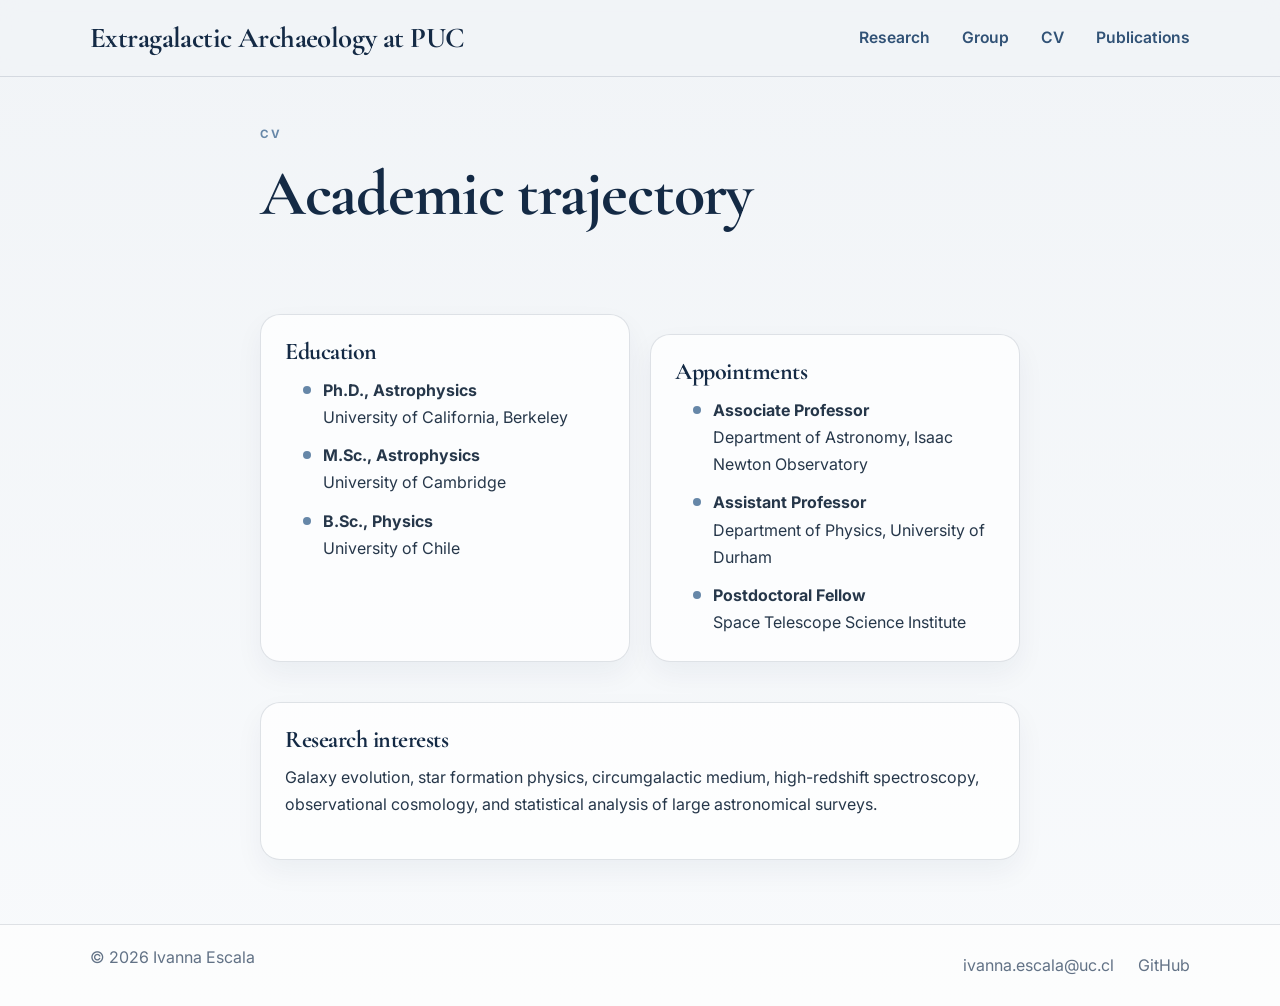
==== cv.html @ 12cd9e3d "Publish website Initial publication of the website and its image and CV assets.  Co-authored-by: C" ====
<!DOCTYPE html>
<html lang="en">
  <head>
    <meta charset="UTF-8" />
    <meta name="viewport" content="width=device-width, initial-scale=1.0" />
    <meta name="description" content="Curriculum vitae for Ivanna Escala." />
    <title>CV | Ivanna Escala</title>
    <link rel="preconnect" href="https://fonts.googleapis.com" />
    <link rel="preconnect" href="https://fonts.gstatic.com" crossorigin />
    <link
      href="https://fonts.googleapis.com/css2?family=Cormorant+Garamond:wght@500;600;700&family=Inter:wght@400;500;600;700&display=swap"
      rel="stylesheet"
    />
    <link rel="stylesheet" href="style.css" />
  </head>
  <body>
    <header class="site-header">
      <div class="container nav-wrap">
        <a class="brand" href="index.html">Extragalactic Archaeology at PUC</a>
        <button class="nav-toggle" aria-label="Toggle navigation" aria-expanded="false">
          <span></span><span></span><span></span>
        </button>
        <nav class="site-nav" aria-label="Main navigation">
          <a href="research.html">Research</a>
          <a href="group.html">Group</a>
          <a href="Escala_CV_2026_Website.pdf">CV</a>
          <a href="https://ui.adsabs.harvard.edu/public-libraries/RLaeE2rTTcaHoJglE3Lmlg">Publications</a>
        </nav>
      </div>
    </header>

    <main>
      <section class="page-hero section-shell">
        <div class="container narrow">
          <p class="eyebrow">CV</p>
          <h1>Academic trajectory</h1>
        </div>
      </section>

      <section class="content-page section-shell">
        <div class="container narrow cv-layout">
          <div class="info-card">
            <h2>Education</h2>
            <ul class="timeline">
              <li><strong>Ph.D., Astrophysics</strong><br />University of California, Berkeley</li>
              <li><strong>M.Sc., Astrophysics</strong><br />University of Cambridge</li>
              <li><strong>B.Sc., Physics</strong><br />University of Chile</li>
            </ul>
          </div>

          <div class="info-card">
            <h2>Appointments</h2>
            <ul class="timeline">
              <li><strong>Associate Professor</strong><br />Department of Astronomy, Isaac Newton Observatory</li>
              <li><strong>Assistant Professor</strong><br />Department of Physics, University of Durham</li>
              <li><strong>Postdoctoral Fellow</strong><br />Space Telescope Science Institute</li>
            </ul>
          </div>

          <div class="info-card full-span">
            <h2>Research interests</h2>
            <p>
              Galaxy evolution, star formation physics, circumgalactic medium, high-redshift 
              spectroscopy, observational cosmology, and statistical analysis of large astronomical surveys.
            </p>
          </div>
        </div>
      </section>
    </main>

    <footer class="site-footer">
      <div class="container footer-wrap">
        <p>© <span id="year"></span> Ivanna Escala</p>
        <div class="footer-links">
          <a href="mailto:ivanna.escala@uc.cl">ivanna.escala@uc.cl</a>
          <a href="https://github.com/ivaescala" target="_blank" rel="noopener noreferrer">GitHub</a>
        </div>
      </div>
    </footer>

    <script src="script.js"></script>
  </body>
</html>
---- style.css ----
:root {
  --bg: #f1f4f7;
  --bg-deep: #dce3eb;
  --panel: rgba(255, 255, 255, 0.7);
  --panel-strong: #ffffff;
  --navy: #142a45;
  --navy-soft: #315276;
  --gold: #6687a8;
  --gold-soft: #d7e0e9;
  --text: #26374a;
  --muted: #627286;
  --line: rgba(35, 61, 89, 0.14);
  --shadow: 0 18px 40px rgba(28, 49, 72, 0.12);
}

* {
  box-sizing: border-box;
}

html {
  scroll-behavior: smooth;
}

body {
  margin: 0;
  font-family: "Inter", sans-serif;
  background: linear-gradient(180deg, var(--bg) 0%, #f8fafc 100%);
  color: var(--text);
  line-height: 1.7;
}

img {
  max-width: 100%;
  display: block;
}

a {
  color: inherit;
  text-decoration: none;
}

h1,
h2,
h3,
.brand {
  font-family: "Cormorant Garamond", serif;
  letter-spacing: -0.02em;
  color: var(--navy);
}

h1,
h2,
h3 {
  margin: 0 0 0.7rem;
  line-height: 1.1;
}

p {
  margin: 0 0 1rem;
}

.container {
  width: min(1100px, calc(100% - 2rem));
  margin: 0 auto;
}

.site-header {
  position: sticky;
  top: 0;
  z-index: 20;
  backdrop-filter: blur(12px);
  background: rgba(241, 244, 247, 0.84);
  border-bottom: 1px solid var(--line);
}

.nav-wrap {
  display: flex;
  align-items: center;
  justify-content: space-between;
  min-height: 76px;
}

.brand {
  font-size: clamp(1.8rem, 2vw, 2.5rem);
  font-weight: 700;
  text-decoration: none;
}

.site-nav {
  display: flex;
  align-items: center;
  gap: 2rem;
}

.site-nav a {
  position: relative;
  font-size: 0.98rem;
  font-weight: 600;
  color: var(--navy-soft);
  transition: color 0.2s ease;
}

.site-nav a:hover,
.site-nav a.active {
  color: var(--gold);
}

.site-nav a::after {
  content: "";
  position: absolute;
  left: 0;
  bottom: -0.45rem;
  height: 2px;
  width: 100%;
  background: var(--gold);
  transform: scaleX(0);
  transform-origin: center;
  transition: transform 0.2s ease;
}

.site-nav a:hover::after,
.site-nav a.active::after {
  transform: scaleX(1);
}

.nav-toggle {
  display: none;
  flex-direction: column;
  justify-content: center;
  width: 44px;
  height: 44px;
  border: 1px solid var(--line);
  background: rgba(255, 255, 255, 0.75);
  border-radius: 12px;
  padding: 0.6rem;
  cursor: pointer;
}

.nav-toggle span {
  display: block;
  width: 100%;
  height: 2px;
  background: var(--navy);
  border-radius: 99px;
  margin: 2px 0;
}

.hero {
  padding: 4rem 0 2.5rem;
}

.hero-grid {
  display: grid;
  grid-template-columns: 360px minmax(0, 1fr);
  gap: 3rem;
  align-items: center;
}

.portrait-block {
  display: flex;
  justify-content: center;
}

.portrait {
  width: min(100%, 300px);
  aspect-ratio: 1 / 1;
  object-fit: cover;
  object-position: center;
  border-radius: 50%;
  border: 8px solid rgba(102, 135, 168, 0.22);
  box-shadow: var(--shadow);
}

.hero-copy {
  max-width: 650px;
}

.eyebrow {
  text-transform: uppercase;
  letter-spacing: 0.18em;
  color: var(--gold);
  font-size: 0.72rem;
  font-weight: 700;
  margin-bottom: 0.9rem;
}

.hero-copy h1,
.page-hero h1 {
  font-size: clamp(3rem, 5vw, 5rem);
  margin-bottom: 0.8rem;
}

.intro {
  font-size: 1.12rem;
  color: var(--navy-soft);
}

.contact-line {
  display: inline-flex;
  align-items: center;
  gap: 0.8rem;
  margin-top: 1.25rem;
  padding: 0.8rem 1rem;
  border: 1px solid var(--line);
  background: rgba(255, 255, 255, 0.7);
  border-radius: 999px;
  color: var(--navy-soft);
}

.contact-line span {
  font-weight: 700;
  color: var(--navy);
}

.section-shell {
  padding: 2rem 0 4rem;
}

.section-heading {
  margin-bottom: 1.5rem;
}

.section-heading h2 {
  font-size: clamp(2.3rem, 3vw, 3rem);
}

.news-grid {
  display: grid;
  grid-template-columns: repeat(3, minmax(0, 1fr));
  gap: 1.5rem;
}

.news-item,
.info-card,
.publication-item {
  padding: 1.5rem;
  border-radius: 20px;
  background: rgba(255, 255, 255, 0.72);
  border: 1px solid var(--line);
  box-shadow: 0 12px 28px rgba(28, 49, 72, 0.05);
}

.news-date {
  font-size: 0.78rem;
  font-weight: 700;
  color: var(--gold);
  letter-spacing: 0.12em;
  text-transform: uppercase;
  margin-bottom: 0.7rem;
}

.news-item h3,
.publication-item h3 {
  font-size: clamp(1.5rem, 2vw, 2rem);
}

.news-item a,
.news-link {
  color: var(--navy-soft);
  font-weight: 600;
  text-decoration: underline;
  text-decoration-color: var(--gold);
  text-decoration-thickness: 2px;
  text-underline-offset: 0.18em;
}

.news-item a:hover,
.news-link:hover {
  color: var(--navy);
  text-decoration-color: var(--navy-soft);
}

.news-item a:focus-visible,
.news-link:focus-visible {
  outline: 2px solid var(--navy-soft);
  outline-offset: 3px;
  border-radius: 2px;
}

.page-hero {
  padding-top: 3rem;
}

.narrow {
  max-width: 760px;
}

.content-page {
  padding-top: 0.5rem;
}

.group-page-hero {
  padding-bottom: 1.25rem;
}

.group-page-content {
  padding-top: 0.5rem;
}

.research-intro {
  margin-inline: auto;
}

.project-list {
  display: grid;
  gap: 1.25rem;
  margin-top: 1.5rem;
}

.project-card {
  display: grid;
  grid-template-columns: minmax(220px, 0.8fr) minmax(0, 1.2fr);
  align-items: center;
  gap: 1.75rem;
  padding: 1.5rem;
  border: 1px solid var(--line);
  border-radius: 20px;
  background: rgba(255, 255, 255, 0.72);
  box-shadow: 0 12px 28px rgba(28, 49, 72, 0.05);
}

.project-figure {
  margin: 0;
}

.project-figure svg {
  display: block;
  width: 100%;
  height: auto;
  border-radius: 14px;
}

.project-figure-image {
  display: block;
  width: 100%;
  height: auto;
  max-height: 100%;
  object-fit: contain;
  border-radius: 14px;
}

.featured-project {
  align-items: stretch;
}

.featured-project .project-figure {
  display: flex;
  flex-direction: column;
  align-items: center;
  justify-content: center;
  padding: 1rem;
  border-radius: 14px;
  background: rgba(255, 255, 255, 0.72);
}

.featured-project .project-figure-image {
  flex: 0 0 auto;
  min-height: 0;
  max-width: 100%;
}

.project-figure figcaption {
  align-self: flex-start;
  margin-top: 0.5rem;
  color: var(--muted);
  font-size: 0.75rem;
  line-height: 1.4;
}

.project-copy h3 {
  font-size: clamp(1.7rem, 2.5vw, 2.3rem);
}

.project-copy p:last-child {
  margin-bottom: 0;
}

.info-card + .info-card {
  margin-top: 1.25rem;
}

.info-card ul {
  margin: 0;
  padding-left: 1.1rem;
}

.info-card li + li {
  margin-top: 0.7rem;
}

.timeline {
  list-style: none;
  padding-left: 0;
}

.timeline li {
  position: relative;
  padding-left: 1.3rem;
}

.timeline li::before {
  content: "";
  position: absolute;
  left: 0;
  top: 0.55rem;
  width: 8px;
  height: 8px;
  border-radius: 50%;
  background: var(--gold);
}

.cv-layout {
  display: grid;
  grid-template-columns: repeat(2, minmax(0, 1fr));
  gap: 1.25rem;
}

.full-span {
  grid-column: 1 / -1;
}

.publication-list {
  display: grid;
  gap: 1rem;
}

.opportunity-grid {
  display: grid;
  grid-template-columns: repeat(2, minmax(0, 1fr));
  gap: 1.25rem;
}

.opportunity-card {
  padding: 1.5rem;
  border: 1px solid var(--line);
  border-radius: 20px;
  background: rgba(255, 255, 255, 0.72);
  box-shadow: 0 12px 28px rgba(28, 49, 72, 0.05);
}

.opportunity-card h2 {
  font-size: clamp(1.7rem, 2.5vw, 2.3rem);
}

.opportunity-card p:last-child {
  margin-bottom: 0;
}

.group-contact {
  max-width: 760px;
  margin: 0 auto;
}

.group-page-content .opportunity-grid {
  margin-top: 2rem;
}

.mentees {
  margin-top: 2rem;
}

.mentees h2 {
  font-size: clamp(1.7rem, 2.5vw, 2.3rem);
}

.mentees li + li {
  margin-top: 0.4rem;
}

.group-email {
  color: var(--navy-soft);
  font-weight: 700;
  text-decoration: underline;
  text-decoration-color: var(--gold);
  text-underline-offset: 0.2em;
}

.site-footer {
  border-top: 1px solid var(--line);
  background: rgba(255, 255, 255, 0.62);
}

.footer-wrap {
  display: flex;
  justify-content: space-between;
  align-items: center;
  gap: 1rem;
  padding: 1.2rem 0;
  color: var(--muted);
}

.footer-links {
  display: flex;
  align-items: center;
  gap: 1.5rem;
}

.footer-links a:hover {
  color: var(--gold);
}

@media (max-width: 860px) {
  .hero-grid,
  .news-grid,
  .cv-layout,
  .project-card,
  .opportunity-grid {
    grid-template-columns: 1fr;
  }

  .hero {
    padding-top: 2.5rem;
  }

  .hero-copy {
    text-align: center;
  }

  .contact-line {
    justify-content: center;
    width: fit-content;
    margin-inline: auto;
  }
}

@media (max-width: 640px) {
  .nav-toggle {
    display: flex;
  }

  .site-nav {
    position: absolute;
    top: calc(100% + 0.5rem);
    right: 1rem;
    left: 1rem;
    display: none;
    flex-direction: column;
    align-items: flex-start;
    gap: 0.8rem;
    padding: 1rem 1.1rem;
    background: rgba(248, 250, 252, 0.98);
    border: 1px solid var(--line);
    border-radius: 14px;
    box-shadow: var(--shadow);
  }

  .site-nav.open {
    display: flex;
  }

  .footer-wrap {
    flex-direction: column;
    text-align: center;
  }

  .footer-links {
    flex-wrap: wrap;
    justify-content: center;
    gap: 0.5rem 1.25rem;
  }
}
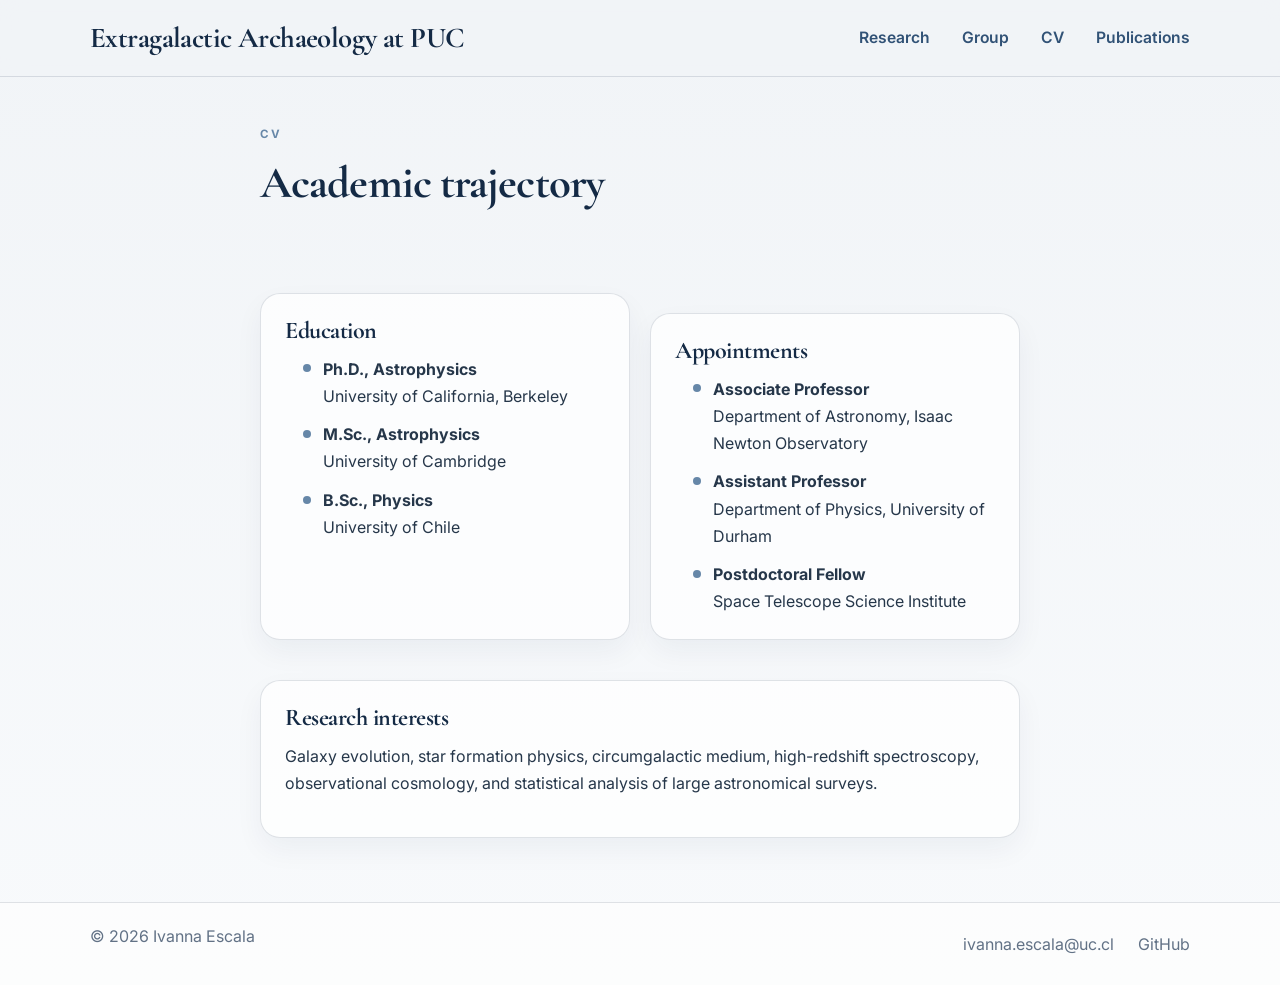
==== commit 6a385a0e: "Reduce page heading sizes Co-authored-by: Copilot <223556219+Copilot@users.noreply.github.com>" ====
--- a/cv.html
+++ b/cv.html
@@ -11,7 +11,7 @@
       href="https://fonts.googleapis.com/css2?family=Cormorant+Garamond:wght@500;600;700&family=Inter:wght@400;500;600;700&display=swap"
       rel="stylesheet"
     />
-    <link rel="stylesheet" href="style.css" />
+    <link rel="stylesheet" href="style.css?v=3" />
   </head>
   <body>
     <header class="site-header">
--- a/style.css
+++ b/style.css
@@ -184,9 +184,13 @@
   margin-bottom: 0.9rem;
 }
 
-.hero-copy h1,
+.hero-copy h1 {
+  font-size: clamp(2.5rem, 4vw, 4rem);
+  margin-bottom: 0.8rem;
+}
+
 .page-hero h1 {
-  font-size: clamp(3rem, 5vw, 5rem);
+  font-size: clamp(2.2rem, 3.5vw, 3.5rem);
   margin-bottom: 0.8rem;
 }
 
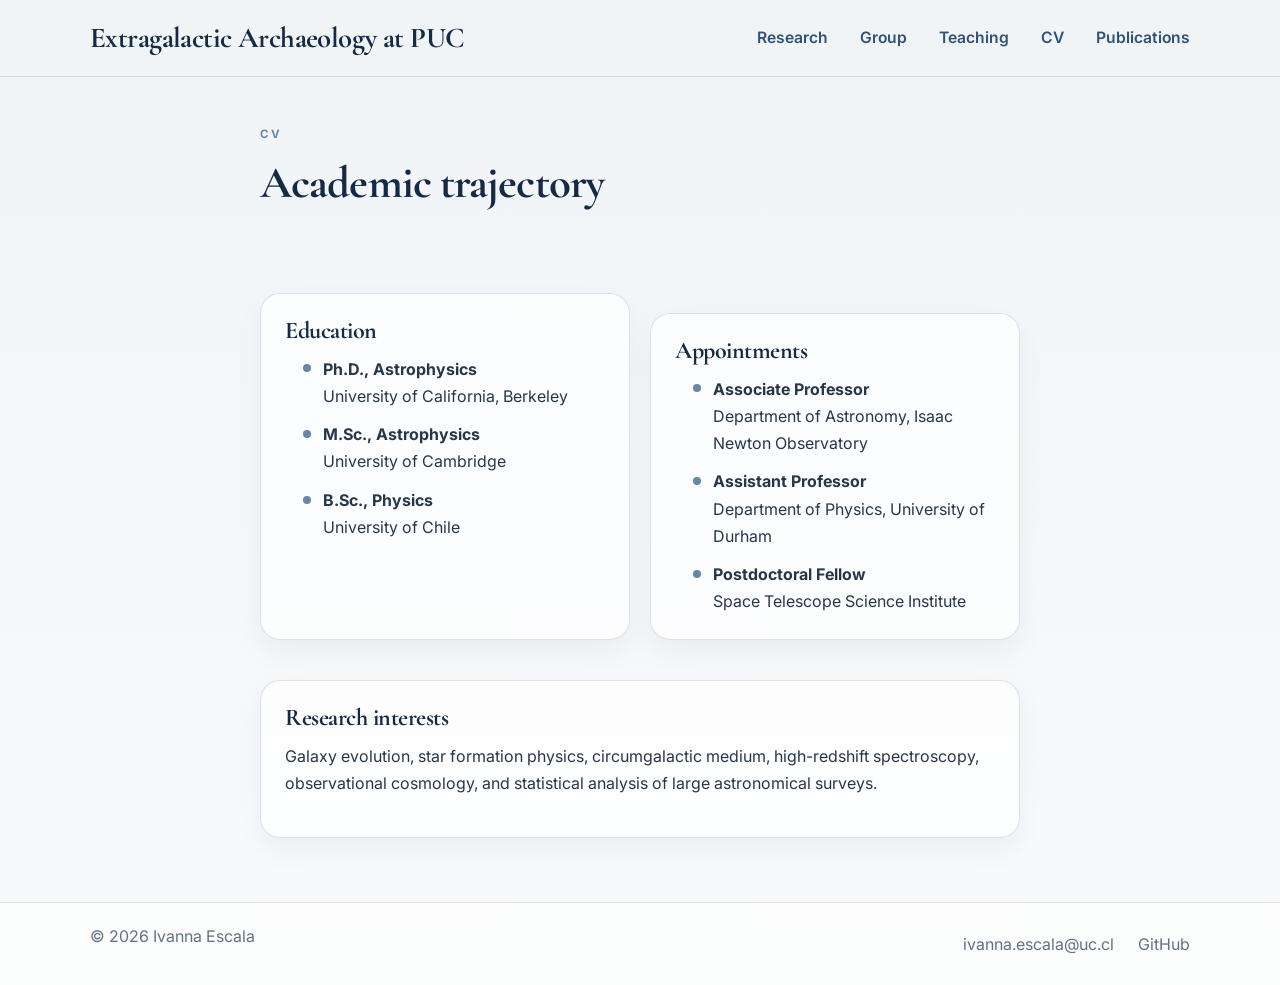
==== commit fc2aff81: "Add Teaching page and lecture resources Co-authored-by: Copilot <223556219+Copilot@users.noreply.git" ====
--- a/cv.html
+++ b/cv.html
@@ -23,6 +23,7 @@
         <nav class="site-nav" aria-label="Main navigation">
           <a href="research.html">Research</a>
           <a href="group.html">Group</a>
+          <a href="teaching.html">Teaching</a>
           <a href="Escala_CV_2026_Website.pdf">CV</a>
           <a href="https://ui.adsabs.harvard.edu/public-libraries/RLaeE2rTTcaHoJglE3Lmlg">Publications</a>
         </nav>
--- a/style.css
+++ b/style.css
@@ -297,7 +297,19 @@
   padding-bottom: 1.25rem;
 }
 
+.research-page-hero {
+  padding-bottom: 1.25rem;
+}
+
+.teaching-page-hero {
+  padding-bottom: 1.25rem;
+}
+
 .group-page-content {
+  padding-top: 0.5rem;
+}
+
+.teaching-page-content {
   padding-top: 0.5rem;
 }
 
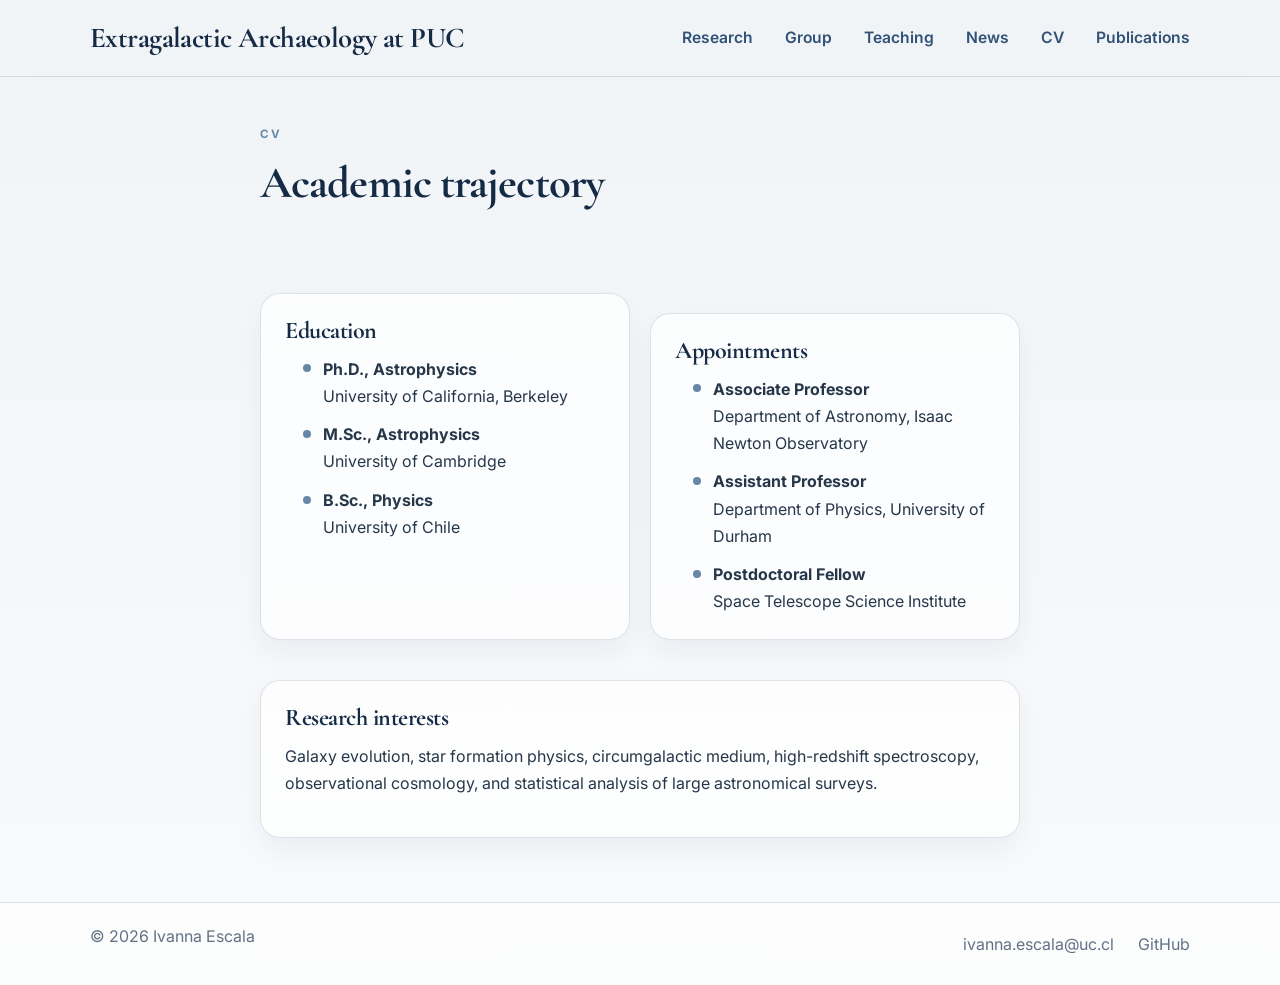
==== commit 0222c728: "Add group news page and LAPIS update Co-authored-by: Copilot <223556219+Copilot@users.noreply.github" ====
--- a/cv.html
+++ b/cv.html
@@ -24,6 +24,7 @@
           <a href="research.html">Research</a>
           <a href="group.html">Group</a>
           <a href="teaching.html">Teaching</a>
+          <a href="news.html">News</a>
           <a href="Escala_CV_2026_Website.pdf">CV</a>
           <a href="https://ui.adsabs.harvard.edu/public-libraries/RLaeE2rTTcaHoJglE3Lmlg">Publications</a>
         </nav>
--- a/style.css
+++ b/style.css
@@ -234,6 +234,11 @@
   gap: 1.5rem;
 }
 
+.more-news-link {
+  margin: 1.5rem 0 0;
+  text-align: center;
+}
+
 .news-item,
 .info-card,
 .publication-item {
@@ -305,11 +310,19 @@
   padding-bottom: 1.25rem;
 }
 
+.news-page-hero {
+  padding-bottom: 1.25rem;
+}
+
 .group-page-content {
   padding-top: 0.5rem;
 }
 
 .teaching-page-content {
+  padding-top: 0.5rem;
+}
+
+.news-page-content {
   padding-top: 0.5rem;
 }
 
